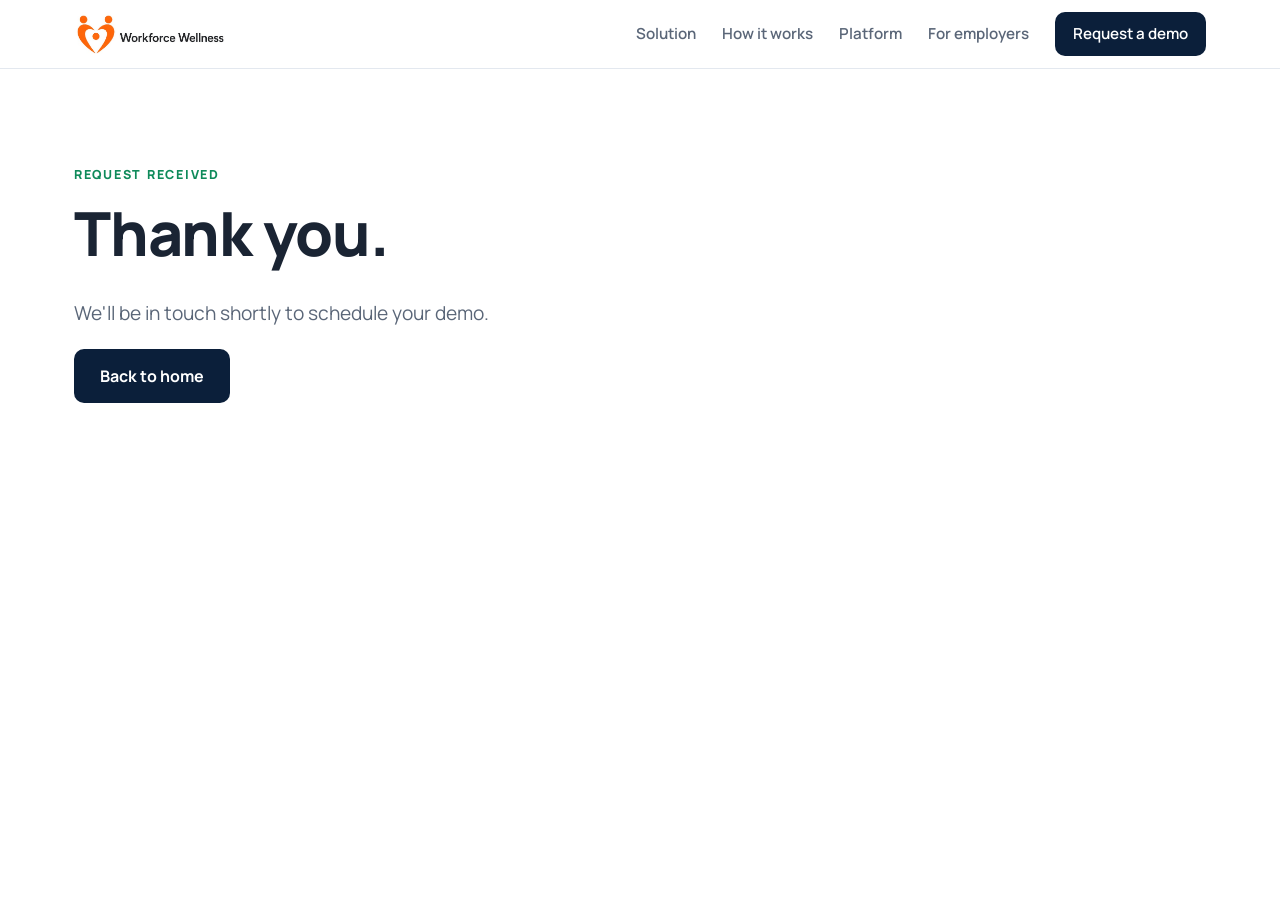
==== thanks.html @ 6be79da7 "Add Workforce Wellness logo to header and new favicon/touch icon" ====
<!doctype html>
<html lang="en">
<head>
<meta charset="utf-8">
<meta name="robots" content="noindex,nofollow">
<meta name="viewport" content="width=device-width,initial-scale=1">
<title>Thank you | Workforce Wellness</title>
<meta name="description" content="Built for HR and People teams: wellness challenges that drive participation and engagement, plus an app to report wellbeing ROI to leadership.">
<link rel="canonical" href="https://workforcewellness.co/thanks.html">
<meta property="og:type" content="website">
<meta property="og:title" content="Workforce Wellness | Corporate Wellness Challenges & KPI Tracking">
<meta property="og:description" content="Built for HR and People teams. Drive participation and report wellbeing ROI.">
<meta property="og:url" content="https://workforcewellness.co/">
<meta property="og:image" content="https://workforcewellness.co/img/og.png">
<meta name="twitter:card" content="summary_large_image">
<meta name="theme-color" content="#0B1F3A">
<link rel="icon" href="img/favicon-32.png" sizes="32x32">
<link rel="apple-touch-icon" href="img/ww-icon-512.png">
<link rel="preload" href="fonts/Manrope-var.woff2" as="font" type="font/woff2" crossorigin>
<link rel="stylesheet" href="css/style.css">
<script type="application/ld+json">{"@context":"https://schema.org","@type":"Organization","name":"Workforce Wellness","url":"https://workforcewellness.co/"}</script>
</head>
<body>
<a class="skip" href="index.html#main">Skip to content</a>
<header class="nav">
  <div class="wrap nav-in">
    <a href="index.html#top" class="brand" aria-label="Workforce Wellness home"><img class="brand-logo" src="img/ww-logo-horizontal.png" alt="Workforce Wellness" width="587" height="169"></a>
    <button class="menu-btn" aria-expanded="false" aria-controls="menu">Menu</button>
    <nav id="menu" aria-label="Primary">
      <a href="index.html#solution">Solution</a><a href="index.html#how">How it works</a><a href="index.html#platform">Platform</a><a href="index.html#employers">For employers</a>
      <a href="index.html#demo" class="btn btn-sm">Request a demo</a>
    </nav>
  </div>
</header>
<main id="main"><section class="sec"><div class="wrap"><p class="eyebrow">Request received</p><h1>Thank you.</h1><p class="lead">We'll be in touch shortly to schedule your demo.</p><p><a class="btn" href="index.html">Back to home</a></p></div></section></main>
<script src="js/main.js" defer></script>
</body>
</html>
---- css/style.css ----
@font-face{font-family:"Manrope";src:url("../fonts/Manrope-var.woff2") format("woff2");font-weight:200 800;font-display:swap}
:root{--navy:#0B1F3A;--navy2:#132B4D;--green:#2BD18B;--green-d:#0E8A5A;--ink:#1A2433;--mut:#5A6678;--bg:#F6F8FB;--line:#E3E8EF}
*{box-sizing:border-box}html{scroll-behavior:smooth;scroll-padding-top:80px}
body{margin:0;font:16px/1.65 Manrope,system-ui,sans-serif;color:var(--ink);background:#fff}
img{max-width:100%;height:auto;display:block}a{color:inherit}
h1,h2,h3{line-height:1.15;letter-spacing:-.02em;margin:0 0 .5em}
h1{font-size:clamp(2.3rem,5vw,3.8rem);font-weight:800}h1 span{color:var(--green-d)}
h2{font-size:clamp(1.8rem,3.4vw,2.6rem);font-weight:800;max-width:22ch}h3{font-size:1.15rem;font-weight:700}
.wrap{max-width:1180px;margin:0 auto;padding:0 24px}
.skip{position:absolute;left:-999px}.skip:focus{left:12px;top:12px;z-index:99;background:#fff;padding:8px}
:focus-visible{outline:3px solid var(--green);outline-offset:2px}
.draft{background:#FFE58A;color:#3a2e00;text-align:center;font-size:.85rem;font-weight:700;padding:6px}
.nav{position:sticky;top:0;z-index:50;background:rgba(255,255,255,.92);backdrop-filter:blur(8px);border-bottom:1px solid var(--line)}
.nav-in{display:flex;align-items:center;justify-content:space-between;height:68px}
.brand{display:flex;gap:10px;align-items:center;text-decoration:none;font-weight:600;font-size:1.1rem}.brand b{color:var(--green-d);font-weight:800;margin-left:2px}
nav#menu{display:flex;gap:26px;align-items:center}nav#menu a{text-decoration:none;font-weight:600;font-size:.95rem;color:var(--mut)}nav#menu a:hover{color:var(--navy)}
nav#menu a.btn{color:#fff}
.menu-btn{display:none;border:1px solid var(--line);background:#fff;border-radius:8px;padding:8px 14px;font:inherit;font-weight:700}
.btn{display:inline-block;background:var(--navy);color:#fff;text-decoration:none;font-weight:700;padding:14px 26px;border-radius:10px;border:0;cursor:pointer;font:inherit;font-weight:700;transition:transform .2s,background .2s}
.btn:hover{background:var(--navy2);transform:translateY(-1px)}.btn-sm{padding:9px 18px}
.btn-ghost{background:transparent;color:var(--navy);box-shadow:inset 0 0 0 2px var(--line)}.btn-ghost:hover{background:var(--bg)}
.eyebrow{text-transform:uppercase;letter-spacing:.14em;font-size:.78rem;font-weight:800;color:var(--green-d);margin:0 0 12px}
.lead{font-size:1.2rem;color:var(--mut);max-width:52ch}.sub{font-size:1.1rem;color:var(--mut);max-width:62ch;margin-bottom:40px}
.hero{background:radial-gradient(1000px 500px at 85% 10%,#E6FBF2,transparent),linear-gradient(#fff,var(--bg));padding:80px 0 90px}
.hero-in{display:grid;grid-template-columns:1.05fr 1fr;gap:56px;align-items:center}
.ctas{display:flex;gap:14px;flex-wrap:wrap;margin:28px 0}
.ticks{list-style:none;padding:0;display:flex;gap:22px;flex-wrap:wrap;color:var(--mut);font-size:.92rem;font-weight:600}
.ticks li::before,.list li::before{content:"✓";color:var(--green-d);font-weight:800;margin-right:8px}
.mock{background:var(--navy);border-radius:18px;box-shadow:0 30px 60px -20px rgba(11,31,58,.45);color:#cfe0f7;overflow:hidden}
.mock-bar{display:flex;gap:6px;align-items:center;padding:12px 16px;background:#08172c;font-size:.8rem}.mock-bar i{width:10px;height:10px;border-radius:50%;background:#2a4268}.mock-bar span{margin-left:10px}
.mock-body{padding:18px;display:grid;gap:14px}.mock small{font-size:.72rem;text-transform:uppercase;letter-spacing:.08em;color:#8fa8c8;display:block}
.kpis{display:grid;grid-template-columns:repeat(3,1fr);gap:12px}.kpi,.chart,.bars,.lb,.ring{background:var(--navy2);border-radius:12px;padding:12px}
.kpi strong{font-size:1.5rem;color:#fff;display:block}.meter{height:6px;background:#1d3558;border-radius:4px;margin-top:6px}.meter b{display:block;height:100%;background:var(--green);border-radius:4px}
.chart svg{width:100%;height:110px;margin-top:6px}
.bars>div{display:flex;align-items:flex-end;gap:10px;height:80px;margin-top:8px}.bars b{flex:1;background:linear-gradient(var(--green),#1a8f63);border-radius:4px 4px 0 0}
.mock-note{font-size:.72rem;color:#8fa8c8;margin:0;padding:0 18px 14px}
.logos{padding:36px 0;border-bottom:1px solid var(--line)}.logos p{text-align:center;color:var(--mut);font-size:.85rem;font-weight:700;text-transform:uppercase;letter-spacing:.1em}
.logos ul{list-style:none;padding:0;display:flex;justify-content:center;gap:16px;flex-wrap:wrap;margin:0}.logos li{border:1.5px dashed #c5cfdc;color:#6b788b;border-radius:8px;padding:12px 22px;font-size:.85rem;font-weight:700}
.sec{padding:96px 0}.alt{background:var(--bg)}.dark{background:var(--navy);color:#e8f0fb}.dark .eyebrow{color:var(--green)}.dark h2{color:#fff}
.grid3{display:grid;grid-template-columns:repeat(3,1fr);gap:22px}
.card{background:#fff;border:1px solid var(--line);border-radius:16px;padding:28px;box-shadow:0 2px 6px rgba(11,31,58,.04)}.card p{color:var(--mut);margin:0}
.ic{width:46px;height:46px;border-radius:12px;background:#E6FBF2;color:var(--green-d);display:grid;place-items:center;font-size:1.3rem;margin-bottom:16px}
.split{display:grid;grid-template-columns:1fr 1.1fr;gap:56px;align-items:start}
.duo{display:grid;gap:20px}.list{list-style:none;padding:0;margin:0}.list li{padding:5px 0}
.steps{list-style:none;padding:0;display:grid;grid-template-columns:repeat(4,1fr);gap:22px;counter-reset:s}
.steps li{border-top:3px solid var(--green);padding-top:20px}.steps span{display:inline-grid;place-items:center;width:38px;height:38px;border-radius:50%;background:var(--navy);color:#fff;font-weight:800;margin-bottom:12px}.steps p{color:var(--mut)}
.feat{display:grid;grid-template-columns:1fr 1.2fr;gap:48px;align-items:center}
.feat-list{display:grid;gap:6px}.feat-list article{padding:14px 0 14px 18px;border-left:3px solid #234069}.feat-list article:hover{border-color:var(--green)}.feat-list h3{color:#fff;margin:0 0 4px}.feat-list p{margin:0;color:#a9bdd8}
.mock-lg{background:#08172c;border:1px solid #1d3558}
.ring-row{display:grid;grid-template-columns:150px 1fr;gap:14px}.ring svg{width:100%;max-width:110px;margin:6px auto}
.lb-r{display:grid;grid-template-columns:60px 1fr;gap:8px;align-items:center;font-size:.8rem;margin-top:8px}.lb-r b{height:8px;background:var(--green);border-radius:4px;display:block}
.quote{margin:56px auto 0;max-width:760px;text-align:center;border:1.5px dashed #c5cfdc;border-radius:16px;padding:32px}
.quote blockquote{margin:0 0 12px;font-size:1.25rem;font-weight:600}.quote figcaption{color:var(--mut);font-size:.9rem}
.about{display:grid;grid-template-columns:380px 1fr;gap:56px;align-items:center}.about img{border-radius:18px;box-shadow:0 20px 40px -20px rgba(11,31,58,.4)}
.role{font-weight:700;color:var(--green-d)}
.creds{list-style:none;padding:0;display:flex;flex-wrap:wrap;gap:8px;margin-top:20px}.creds li{background:#fff;border:1px solid var(--line);border-radius:999px;padding:6px 14px;font-size:.82rem;font-weight:700;color:var(--navy)}
.form{background:#fff;border:1px solid var(--line);border-radius:18px;padding:32px;display:grid;gap:16px;box-shadow:0 20px 40px -24px rgba(11,31,58,.3)}
.form label{display:grid;gap:6px;font-weight:700;font-size:.92rem}
.form input,.form select,.form textarea{font:inherit;padding:12px 14px;border:1.5px solid #cdd6e2;border-radius:10px;background:#fff}
.form input:focus,.form select:focus,.form textarea:focus{border-color:var(--green-d);outline:none;box-shadow:0 0 0 3px rgba(43,209,139,.25)}
.hp{position:absolute;left:-9999px}.fine{font-size:.82rem;color:var(--mut);margin:0}
.foot{background:#08172c;color:#a9bdd8;padding:40px 0}.foot-in{display:flex;flex-wrap:wrap;gap:24px;justify-content:space-between;align-items:center}
.foot .brand{color:#fff}.foot .brand b{color:var(--green)}.foot nav{display:flex;gap:20px}.foot nav a{text-decoration:none}.foot p{margin:0;font-size:.85rem}
@media (max-width:960px){.hero-in,.split,.feat,.about{grid-template-columns:1fr}.grid3{grid-template-columns:1fr 1fr}.steps{grid-template-columns:1fr 1fr}.about img{max-width:340px}
.menu-btn{display:block}nav#menu{display:none;position:absolute;top:68px;left:0;right:0;background:#fff;flex-direction:column;padding:20px;border-bottom:1px solid var(--line)}nav#menu.open{display:flex}}
@media (max-width:600px){.grid3,.steps{grid-template-columns:1fr}.sec{padding:68px 0}.hero{padding:52px 0 64px}.kpis{grid-template-columns:1fr 1fr 1fr}.kpi strong{font-size:1.1rem}.ring-row{grid-template-columns:1fr}}
@media (prefers-reduced-motion:reduce){html{scroll-behavior:auto}*{transition:none!important;animation:none!important}}
#solution .duo{margin-top:28px}@media(min-width:820px){#solution .duo{grid-template-columns:1fr 1fr}}
#solution .duo .card{display:flex;flex-direction:column;gap:10px}#solution .duo .card .btn{align-self:flex-start;margin-top:auto}
#solution .duo .card .eyebrow{margin:0}
#solution .offer{margin-top:28px}#solution .offer .card{display:flex;flex-direction:column;gap:10px}#solution .offer .card .btn{align-self:flex-start;margin-top:auto}#solution .offer .card .eyebrow{margin:0}
.brand-logo{height:44px;width:auto;max-width:60vw}@media(max-width:600px){.brand-logo{height:36px}}
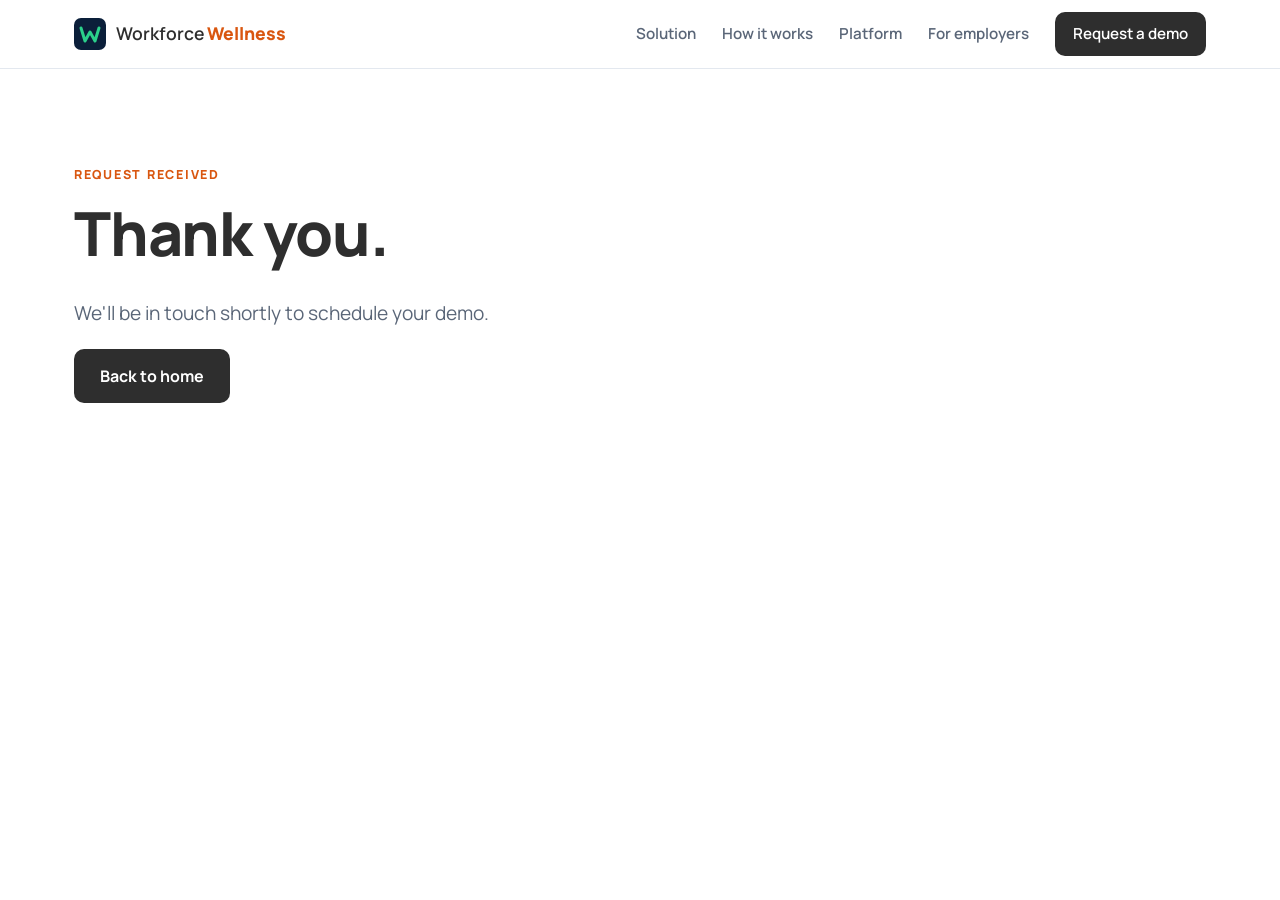
==== commit 538f145d: "Keep live header as-is pending redesign approval; retain new icon assets + favicon" ====
--- a/thanks.html
+++ b/thanks.html
@@ -24,7 +24,7 @@
 <a class="skip" href="index.html#main">Skip to content</a>
 <header class="nav">
   <div class="wrap nav-in">
-    <a href="index.html#top" class="brand" aria-label="Workforce Wellness home"><img class="brand-logo" src="img/ww-logo-horizontal.png" alt="Workforce Wellness" width="587" height="169"></a>
+    <a href="index.html#top" class="brand" aria-label="Workforce Wellness home"><img src="img/favicon.svg" alt="" width="32" height="32"><span>Workforce<b>Wellness</b></span></a>
     <button class="menu-btn" aria-expanded="false" aria-controls="menu">Menu</button>
     <nav id="menu" aria-label="Primary">
       <a href="index.html#solution">Solution</a><a href="index.html#how">How it works</a><a href="index.html#platform">Platform</a><a href="index.html#employers">For employers</a>
--- a/css/style.css
+++ b/css/style.css
@@ -1,5 +1,5 @@
 @font-face{font-family:"Manrope";src:url("../fonts/Manrope-var.woff2") format("woff2");font-weight:200 800;font-display:swap}
-:root{--navy:#0B1F3A;--navy2:#132B4D;--green:#2BD18B;--green-d:#0E8A5A;--ink:#1A2433;--mut:#5A6678;--bg:#F6F8FB;--line:#E3E8EF}
+:root{--navy:#2E2E2E;--navy2:#3D3D3D;--green:#F26B1D;--green-d:#D9560F;--ink:#2E2E2E;--mut:#5A6678;--bg:#F6F8FB;--line:#E3E8EF}
 *{box-sizing:border-box}html{scroll-behavior:smooth;scroll-padding-top:80px}
 body{margin:0;font:16px/1.65 Manrope,system-ui,sans-serif;color:var(--ink);background:#fff}
 img{max-width:100%;height:auto;display:block}a{color:inherit}
@@ -21,45 +21,45 @@
 .btn-ghost{background:transparent;color:var(--navy);box-shadow:inset 0 0 0 2px var(--line)}.btn-ghost:hover{background:var(--bg)}
 .eyebrow{text-transform:uppercase;letter-spacing:.14em;font-size:.78rem;font-weight:800;color:var(--green-d);margin:0 0 12px}
 .lead{font-size:1.2rem;color:var(--mut);max-width:52ch}.sub{font-size:1.1rem;color:var(--mut);max-width:62ch;margin-bottom:40px}
-.hero{background:radial-gradient(1000px 500px at 85% 10%,#E6FBF2,transparent),linear-gradient(#fff,var(--bg));padding:80px 0 90px}
+.hero{background:radial-gradient(1000px 500px at 85% 10%,#FEEFE5,transparent),linear-gradient(#fff,var(--bg));padding:80px 0 90px}
 .hero-in{display:grid;grid-template-columns:1.05fr 1fr;gap:56px;align-items:center}
 .ctas{display:flex;gap:14px;flex-wrap:wrap;margin:28px 0}
 .ticks{list-style:none;padding:0;display:flex;gap:22px;flex-wrap:wrap;color:var(--mut);font-size:.92rem;font-weight:600}
 .ticks li::before,.list li::before{content:"✓";color:var(--green-d);font-weight:800;margin-right:8px}
-.mock{background:var(--navy);border-radius:18px;box-shadow:0 30px 60px -20px rgba(11,31,58,.45);color:#cfe0f7;overflow:hidden}
-.mock-bar{display:flex;gap:6px;align-items:center;padding:12px 16px;background:#08172c;font-size:.8rem}.mock-bar i{width:10px;height:10px;border-radius:50%;background:#2a4268}.mock-bar span{margin-left:10px}
-.mock-body{padding:18px;display:grid;gap:14px}.mock small{font-size:.72rem;text-transform:uppercase;letter-spacing:.08em;color:#8fa8c8;display:block}
+.mock{background:var(--navy);border-radius:18px;box-shadow:0 30px 60px -20px rgba(46,46,46,.45);color:#EDEDED;overflow:hidden}
+.mock-bar{display:flex;gap:6px;align-items:center;padding:12px 16px;background:#222222;font-size:.8rem}.mock-bar i{width:10px;height:10px;border-radius:50%;background:#555555}.mock-bar span{margin-left:10px}
+.mock-body{padding:18px;display:grid;gap:14px}.mock small{font-size:.72rem;text-transform:uppercase;letter-spacing:.08em;color:#B5B5B5;display:block}
 .kpis{display:grid;grid-template-columns:repeat(3,1fr);gap:12px}.kpi,.chart,.bars,.lb,.ring{background:var(--navy2);border-radius:12px;padding:12px}
-.kpi strong{font-size:1.5rem;color:#fff;display:block}.meter{height:6px;background:#1d3558;border-radius:4px;margin-top:6px}.meter b{display:block;height:100%;background:var(--green);border-radius:4px}
+.kpi strong{font-size:1.5rem;color:#fff;display:block}.meter{height:6px;background:#4A4A4A;border-radius:4px;margin-top:6px}.meter b{display:block;height:100%;background:var(--green);border-radius:4px}
 .chart svg{width:100%;height:110px;margin-top:6px}
-.bars>div{display:flex;align-items:flex-end;gap:10px;height:80px;margin-top:8px}.bars b{flex:1;background:linear-gradient(var(--green),#1a8f63);border-radius:4px 4px 0 0}
-.mock-note{font-size:.72rem;color:#8fa8c8;margin:0;padding:0 18px 14px}
+.bars>div{display:flex;align-items:flex-end;gap:10px;height:80px;margin-top:8px}.bars b{flex:1;background:linear-gradient(var(--green),#C24E0E);border-radius:4px 4px 0 0}
+.mock-note{font-size:.72rem;color:#B5B5B5;margin:0;padding:0 18px 14px}
 .logos{padding:36px 0;border-bottom:1px solid var(--line)}.logos p{text-align:center;color:var(--mut);font-size:.85rem;font-weight:700;text-transform:uppercase;letter-spacing:.1em}
 .logos ul{list-style:none;padding:0;display:flex;justify-content:center;gap:16px;flex-wrap:wrap;margin:0}.logos li{border:1.5px dashed #c5cfdc;color:#6b788b;border-radius:8px;padding:12px 22px;font-size:.85rem;font-weight:700}
-.sec{padding:96px 0}.alt{background:var(--bg)}.dark{background:var(--navy);color:#e8f0fb}.dark .eyebrow{color:var(--green)}.dark h2{color:#fff}
+.sec{padding:96px 0}.alt{background:var(--bg)}.dark{background:var(--navy);color:#F2F2F2}.dark .eyebrow{color:var(--green)}.dark h2{color:#fff}
 .grid3{display:grid;grid-template-columns:repeat(3,1fr);gap:22px}
-.card{background:#fff;border:1px solid var(--line);border-radius:16px;padding:28px;box-shadow:0 2px 6px rgba(11,31,58,.04)}.card p{color:var(--mut);margin:0}
-.ic{width:46px;height:46px;border-radius:12px;background:#E6FBF2;color:var(--green-d);display:grid;place-items:center;font-size:1.3rem;margin-bottom:16px}
+.card{background:#fff;border:1px solid var(--line);border-radius:16px;padding:28px;box-shadow:0 2px 6px rgba(46,46,46,.04)}.card p{color:var(--mut);margin:0}
+.ic{width:46px;height:46px;border-radius:12px;background:#FEEFE5;color:var(--green-d);display:grid;place-items:center;font-size:1.3rem;margin-bottom:16px}
 .split{display:grid;grid-template-columns:1fr 1.1fr;gap:56px;align-items:start}
 .duo{display:grid;gap:20px}.list{list-style:none;padding:0;margin:0}.list li{padding:5px 0}
 .steps{list-style:none;padding:0;display:grid;grid-template-columns:repeat(4,1fr);gap:22px;counter-reset:s}
 .steps li{border-top:3px solid var(--green);padding-top:20px}.steps span{display:inline-grid;place-items:center;width:38px;height:38px;border-radius:50%;background:var(--navy);color:#fff;font-weight:800;margin-bottom:12px}.steps p{color:var(--mut)}
 .feat{display:grid;grid-template-columns:1fr 1.2fr;gap:48px;align-items:center}
-.feat-list{display:grid;gap:6px}.feat-list article{padding:14px 0 14px 18px;border-left:3px solid #234069}.feat-list article:hover{border-color:var(--green)}.feat-list h3{color:#fff;margin:0 0 4px}.feat-list p{margin:0;color:#a9bdd8}
-.mock-lg{background:#08172c;border:1px solid #1d3558}
+.feat-list{display:grid;gap:6px}.feat-list article{padding:14px 0 14px 18px;border-left:3px solid #4A4A4A}.feat-list article:hover{border-color:var(--green)}.feat-list h3{color:#fff;margin:0 0 4px}.feat-list p{margin:0;color:#C8C8C8}
+.mock-lg{background:#222222;border:1px solid #4A4A4A}
 .ring-row{display:grid;grid-template-columns:150px 1fr;gap:14px}.ring svg{width:100%;max-width:110px;margin:6px auto}
 .lb-r{display:grid;grid-template-columns:60px 1fr;gap:8px;align-items:center;font-size:.8rem;margin-top:8px}.lb-r b{height:8px;background:var(--green);border-radius:4px;display:block}
 .quote{margin:56px auto 0;max-width:760px;text-align:center;border:1.5px dashed #c5cfdc;border-radius:16px;padding:32px}
 .quote blockquote{margin:0 0 12px;font-size:1.25rem;font-weight:600}.quote figcaption{color:var(--mut);font-size:.9rem}
-.about{display:grid;grid-template-columns:380px 1fr;gap:56px;align-items:center}.about img{border-radius:18px;box-shadow:0 20px 40px -20px rgba(11,31,58,.4)}
+.about{display:grid;grid-template-columns:380px 1fr;gap:56px;align-items:center}.about img{border-radius:18px;box-shadow:0 20px 40px -20px rgba(46,46,46,.4)}
 .role{font-weight:700;color:var(--green-d)}
 .creds{list-style:none;padding:0;display:flex;flex-wrap:wrap;gap:8px;margin-top:20px}.creds li{background:#fff;border:1px solid var(--line);border-radius:999px;padding:6px 14px;font-size:.82rem;font-weight:700;color:var(--navy)}
-.form{background:#fff;border:1px solid var(--line);border-radius:18px;padding:32px;display:grid;gap:16px;box-shadow:0 20px 40px -24px rgba(11,31,58,.3)}
+.form{background:#fff;border:1px solid var(--line);border-radius:18px;padding:32px;display:grid;gap:16px;box-shadow:0 20px 40px -24px rgba(46,46,46,.3)}
 .form label{display:grid;gap:6px;font-weight:700;font-size:.92rem}
 .form input,.form select,.form textarea{font:inherit;padding:12px 14px;border:1.5px solid #cdd6e2;border-radius:10px;background:#fff}
 .form input:focus,.form select:focus,.form textarea:focus{border-color:var(--green-d);outline:none;box-shadow:0 0 0 3px rgba(43,209,139,.25)}
 .hp{position:absolute;left:-9999px}.fine{font-size:.82rem;color:var(--mut);margin:0}
-.foot{background:#08172c;color:#a9bdd8;padding:40px 0}.foot-in{display:flex;flex-wrap:wrap;gap:24px;justify-content:space-between;align-items:center}
+.foot{background:#222222;color:#C8C8C8;padding:40px 0}.foot-in{display:flex;flex-wrap:wrap;gap:24px;justify-content:space-between;align-items:center}
 .foot .brand{color:#fff}.foot .brand b{color:var(--green)}.foot nav{display:flex;gap:20px}.foot nav a{text-decoration:none}.foot p{margin:0;font-size:.85rem}
 @media (max-width:960px){.hero-in,.split,.feat,.about{grid-template-columns:1fr}.grid3{grid-template-columns:1fr 1fr}.steps{grid-template-columns:1fr 1fr}.about img{max-width:340px}
 .menu-btn{display:block}nav#menu{display:none;position:absolute;top:68px;left:0;right:0;background:#fff;flex-direction:column;padding:20px;border-bottom:1px solid var(--line)}nav#menu.open{display:flex}}
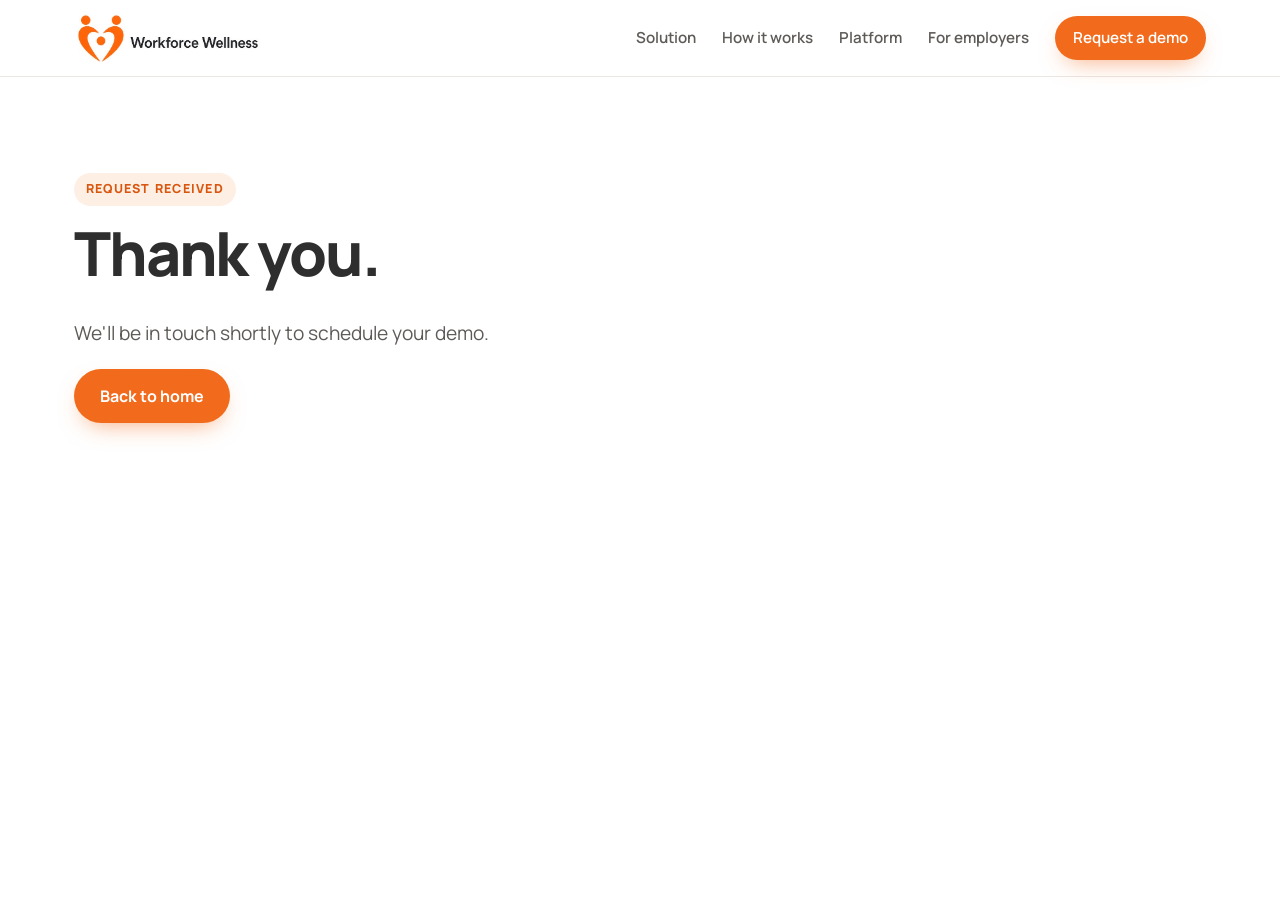
==== commit 210a84bc: "Restore approved redesign header logo after merge" ====
--- a/thanks.html
+++ b/thanks.html
@@ -24,7 +24,7 @@
 <a class="skip" href="index.html#main">Skip to content</a>
 <header class="nav">
   <div class="wrap nav-in">
-    <a href="index.html#top" class="brand" aria-label="Workforce Wellness home"><img src="img/favicon.svg" alt="" width="32" height="32"><span>Workforce<b>Wellness</b></span></a>
+    <a href="index.html#top" class="brand" aria-label="Workforce Wellness home"><img class="brand-logo" src="img/ww-logo-horizontal.png" alt="Workforce Wellness" width="587" height="169"></a>
     <button class="menu-btn" aria-expanded="false" aria-controls="menu">Menu</button>
     <nav id="menu" aria-label="Primary">
       <a href="index.html#solution">Solution</a><a href="index.html#how">How it works</a><a href="index.html#platform">Platform</a><a href="index.html#employers">For employers</a>
--- a/css/style.css
+++ b/css/style.css
@@ -57,7 +57,7 @@
 .form{background:#fff;border:1px solid var(--line);border-radius:18px;padding:32px;display:grid;gap:16px;box-shadow:0 20px 40px -24px rgba(46,46,46,.3)}
 .form label{display:grid;gap:6px;font-weight:700;font-size:.92rem}
 .form input,.form select,.form textarea{font:inherit;padding:12px 14px;border:1.5px solid #cdd6e2;border-radius:10px;background:#fff}
-.form input:focus,.form select:focus,.form textarea:focus{border-color:var(--green-d);outline:none;box-shadow:0 0 0 3px rgba(43,209,139,.25)}
+.form input:focus,.form select:focus,.form textarea:focus{border-color:var(--green-d);outline:none;box-shadow:0 0 0 3px rgba(242,107,29,.25)}
 .hp{position:absolute;left:-9999px}.fine{font-size:.82rem;color:var(--mut);margin:0}
 .foot{background:#222222;color:#C8C8C8;padding:40px 0}.foot-in{display:flex;flex-wrap:wrap;gap:24px;justify-content:space-between;align-items:center}
 .foot .brand{color:#fff}.foot .brand b{color:var(--green)}.foot nav{display:flex;gap:20px}.foot nav a{text-decoration:none}.foot p{margin:0;font-size:.85rem}
@@ -70,3 +70,25 @@
 #solution .duo .card .eyebrow{margin:0}
 #solution .offer{margin-top:28px}#solution .offer .card{display:flex;flex-direction:column;gap:10px}#solution .offer .card .btn{align-self:flex-start;margin-top:auto}#solution .offer .card .eyebrow{margin:0}
 .brand-logo{height:44px;width:auto;max-width:60vw}@media(max-width:600px){.brand-logo{height:36px}}
+/* ---- Rebrand preview: orange + charcoal + white ---- */
+:root{--line:#ECE7E3;--bg:#FBF8F6;--mut:#5E5A57}
+h1{letter-spacing:-.035em}h1 span{color:var(--green);background:linear-gradient(transparent 70%,#FDE1CF 70%)}
+h2{letter-spacing:-.03em}
+.nav{background:rgba(255,255,255,.96);border-bottom:1px solid var(--line)}.nav-in{height:76px}
+nav#menu a:hover{color:var(--green-d)}
+.btn{background:var(--green);border-radius:999px;box-shadow:0 10px 24px -10px rgba(242,107,29,.6)}
+.btn:hover{background:var(--green-d)}
+.btn-ghost{background:#fff;color:var(--navy);box-shadow:inset 0 0 0 2px var(--navy)}.btn-ghost:hover{background:var(--navy);color:#fff}
+.eyebrow{display:inline-block;background:#FEEFE5;color:var(--green-d);padding:6px 12px;border-radius:999px;letter-spacing:.1em}
+.dark .eyebrow{background:rgba(242,107,29,.15);color:#FF9A5C}
+.hero{background:radial-gradient(900px 520px at 90% 0%,#FDE1CF,transparent 70%),radial-gradient(600px 400px at 0% 100%,#FFF3EB,transparent),#fff}
+.mock{border-radius:22px;box-shadow:0 40px 80px -30px rgba(46,46,46,.55)}
+.card{border-radius:20px;border-color:var(--line);transition:transform .2s,box-shadow .2s}
+.card:hover{transform:translateY(-3px);box-shadow:0 20px 40px -24px rgba(242,107,29,.45);border-color:#F8C7A8}
+.ic{border-radius:50%;background:var(--green);color:#fff}
+.steps li{border-top:4px solid var(--green)}.steps span{background:var(--green)}
+.dark{background:linear-gradient(160deg,#2E2E2E,#1F1F1F)}
+.alt{background:var(--bg)}
+.logos li{border-color:#E6D9D0}
+.foot{background:#1F1F1F;border-top:4px solid var(--green)}
+.brand-logo{height:54px}@media(max-width:600px){.brand-logo{height:42px}}
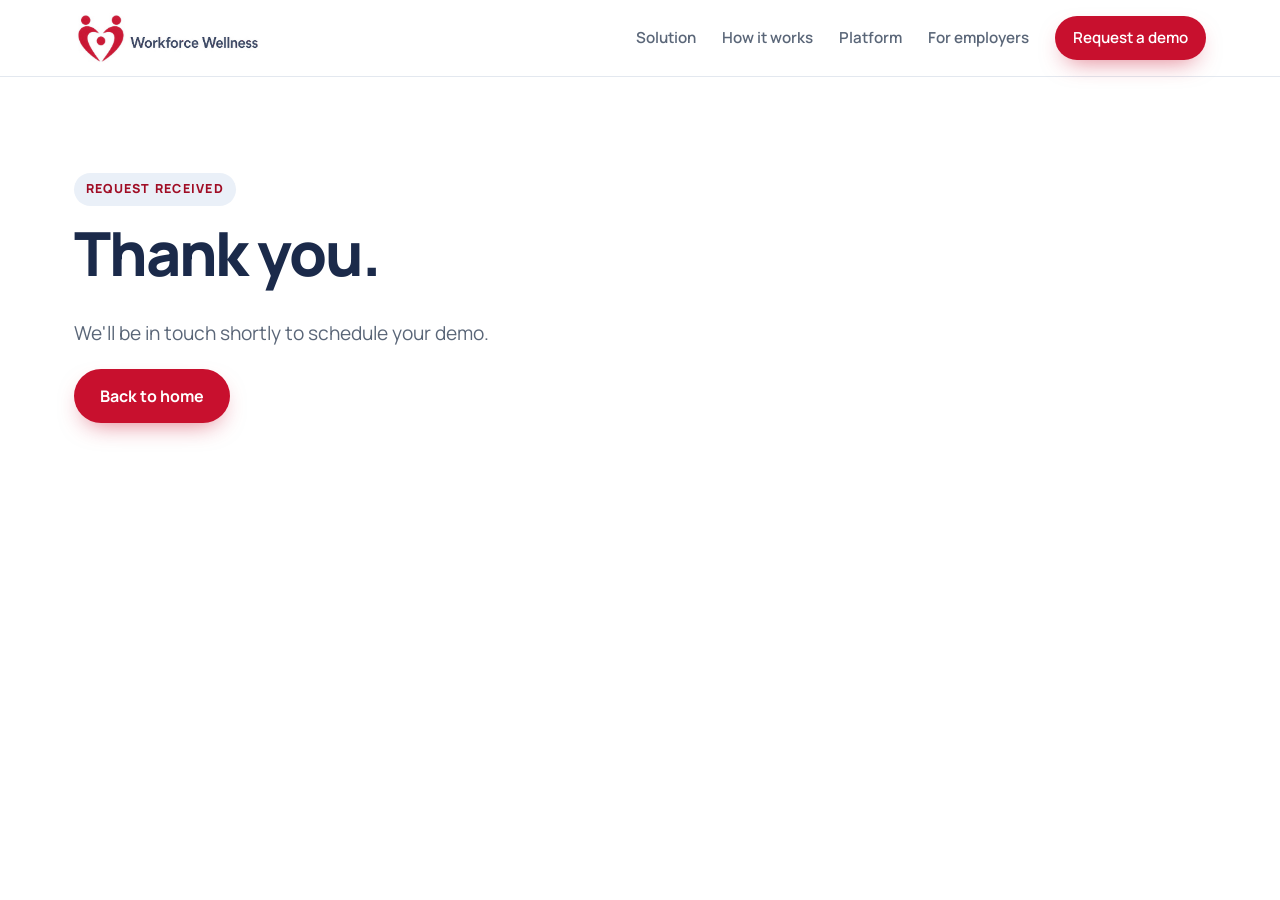
==== commit be8ce4d9: "RWB preview (local only)" ====
--- a/thanks.html
+++ b/thanks.html
@@ -5,17 +5,17 @@
 <meta name="robots" content="noindex,nofollow">
 <meta name="viewport" content="width=device-width,initial-scale=1">
 <title>Thank you | Workforce Wellness</title>
-<meta name="description" content="Built for HR and People teams: wellness challenges that drive participation and engagement, plus an app to report wellbeing ROI to leadership.">
+<meta name="description" content="Wellness challenges that drive participation and engagement, plus an app to report wellbeing ROI to leadership.">
 <link rel="canonical" href="https://workforcewellness.co/thanks.html">
 <meta property="og:type" content="website">
 <meta property="og:title" content="Workforce Wellness | Corporate Wellness Challenges & KPI Tracking">
-<meta property="og:description" content="Built for HR and People teams. Drive participation and report wellbeing ROI.">
+<meta property="og:description" content="Drive participation and report wellbeing ROI.">
 <meta property="og:url" content="https://workforcewellness.co/">
 <meta property="og:image" content="https://workforcewellness.co/img/og.png">
 <meta name="twitter:card" content="summary_large_image">
 <meta name="theme-color" content="#0B1F3A">
-<link rel="icon" href="img/favicon-32.png" sizes="32x32">
-<link rel="apple-touch-icon" href="img/ww-icon-512.png">
+<link rel="icon" href="img/favicon-32-rwb.png" sizes="32x32">
+<link rel="apple-touch-icon" href="img/ww-icon-512-rwb.png">
 <link rel="preload" href="fonts/Manrope-var.woff2" as="font" type="font/woff2" crossorigin>
 <link rel="stylesheet" href="css/style.css">
 <script type="application/ld+json">{"@context":"https://schema.org","@type":"Organization","name":"Workforce Wellness","url":"https://workforcewellness.co/"}</script>
@@ -24,7 +24,7 @@
 <a class="skip" href="index.html#main">Skip to content</a>
 <header class="nav">
   <div class="wrap nav-in">
-    <a href="index.html#top" class="brand" aria-label="Workforce Wellness home"><img class="brand-logo" src="img/ww-logo-horizontal.png" alt="Workforce Wellness" width="587" height="169"></a>
+    <a href="index.html#top" class="brand" aria-label="Workforce Wellness home"><img class="brand-logo" src="img/ww-logo-horizontal-rwb.png" alt="Workforce Wellness" width="587" height="169"></a>
     <button class="menu-btn" aria-expanded="false" aria-controls="menu">Menu</button>
     <nav id="menu" aria-label="Primary">
       <a href="index.html#solution">Solution</a><a href="index.html#how">How it works</a><a href="index.html#platform">Platform</a><a href="index.html#employers">For employers</a>
--- a/css/style.css
+++ b/css/style.css
@@ -1,5 +1,5 @@
 @font-face{font-family:"Manrope";src:url("../fonts/Manrope-var.woff2") format("woff2");font-weight:200 800;font-display:swap}
-:root{--navy:#2E2E2E;--navy2:#3D3D3D;--green:#F26B1D;--green-d:#D9560F;--ink:#2E2E2E;--mut:#5A6678;--bg:#F6F8FB;--line:#E3E8EF}
+:root{--navy:#1B2A4A;--navy2:#26375C;--green:#C8102E;--green-d:#A00D25;--ink:#1B2A4A;--mut:#5A6678;--bg:#F6F8FB;--line:#E3E8EF}
 *{box-sizing:border-box}html{scroll-behavior:smooth;scroll-padding-top:80px}
 body{margin:0;font:16px/1.65 Manrope,system-ui,sans-serif;color:var(--ink);background:#fff}
 img{max-width:100%;height:auto;display:block}a{color:inherit}
@@ -21,45 +21,45 @@
 .btn-ghost{background:transparent;color:var(--navy);box-shadow:inset 0 0 0 2px var(--line)}.btn-ghost:hover{background:var(--bg)}
 .eyebrow{text-transform:uppercase;letter-spacing:.14em;font-size:.78rem;font-weight:800;color:var(--green-d);margin:0 0 12px}
 .lead{font-size:1.2rem;color:var(--mut);max-width:52ch}.sub{font-size:1.1rem;color:var(--mut);max-width:62ch;margin-bottom:40px}
-.hero{background:radial-gradient(1000px 500px at 85% 10%,#FEEFE5,transparent),linear-gradient(#fff,var(--bg));padding:80px 0 90px}
+.hero{background:radial-gradient(1000px 500px at 85% 10%,#EAF0F8,transparent),linear-gradient(#fff,var(--bg));padding:80px 0 90px}
 .hero-in{display:grid;grid-template-columns:1.05fr 1fr;gap:56px;align-items:center}
 .ctas{display:flex;gap:14px;flex-wrap:wrap;margin:28px 0}
 .ticks{list-style:none;padding:0;display:flex;gap:22px;flex-wrap:wrap;color:var(--mut);font-size:.92rem;font-weight:600}
 .ticks li::before,.list li::before{content:"✓";color:var(--green-d);font-weight:800;margin-right:8px}
-.mock{background:var(--navy);border-radius:18px;box-shadow:0 30px 60px -20px rgba(46,46,46,.45);color:#EDEDED;overflow:hidden}
-.mock-bar{display:flex;gap:6px;align-items:center;padding:12px 16px;background:#222222;font-size:.8rem}.mock-bar i{width:10px;height:10px;border-radius:50%;background:#555555}.mock-bar span{margin-left:10px}
+.mock{background:var(--navy);border-radius:18px;box-shadow:0 30px 60px -20px rgba(27,42,74,.45);color:#EDEDED;overflow:hidden}
+.mock-bar{display:flex;gap:6px;align-items:center;padding:12px 16px;background:#14203A;font-size:.8rem}.mock-bar i{width:10px;height:10px;border-radius:50%;background:#4A5A7A}.mock-bar span{margin-left:10px}
 .mock-body{padding:18px;display:grid;gap:14px}.mock small{font-size:.72rem;text-transform:uppercase;letter-spacing:.08em;color:#B5B5B5;display:block}
 .kpis{display:grid;grid-template-columns:repeat(3,1fr);gap:12px}.kpi,.chart,.bars,.lb,.ring{background:var(--navy2);border-radius:12px;padding:12px}
-.kpi strong{font-size:1.5rem;color:#fff;display:block}.meter{height:6px;background:#4A4A4A;border-radius:4px;margin-top:6px}.meter b{display:block;height:100%;background:var(--green);border-radius:4px}
+.kpi strong{font-size:1.5rem;color:#fff;display:block}.meter{height:6px;background:#33415F;border-radius:4px;margin-top:6px}.meter b{display:block;height:100%;background:var(--green);border-radius:4px}
 .chart svg{width:100%;height:110px;margin-top:6px}
-.bars>div{display:flex;align-items:flex-end;gap:10px;height:80px;margin-top:8px}.bars b{flex:1;background:linear-gradient(var(--green),#C24E0E);border-radius:4px 4px 0 0}
+.bars>div{display:flex;align-items:flex-end;gap:10px;height:80px;margin-top:8px}.bars b{flex:1;background:linear-gradient(var(--green),#8E0B20);border-radius:4px 4px 0 0}
 .mock-note{font-size:.72rem;color:#B5B5B5;margin:0;padding:0 18px 14px}
-.logos{padding:36px 0;border-bottom:1px solid var(--line)}.logos p{text-align:center;color:var(--mut);font-size:.85rem;font-weight:700;text-transform:uppercase;letter-spacing:.1em}
+.logos{padding:36px 0;border-bottom:1px solid var(--line)}
 .logos ul{list-style:none;padding:0;display:flex;justify-content:center;gap:16px;flex-wrap:wrap;margin:0}.logos li{border:1.5px dashed #c5cfdc;color:#6b788b;border-radius:8px;padding:12px 22px;font-size:.85rem;font-weight:700}
 .sec{padding:96px 0}.alt{background:var(--bg)}.dark{background:var(--navy);color:#F2F2F2}.dark .eyebrow{color:var(--green)}.dark h2{color:#fff}
 .grid3{display:grid;grid-template-columns:repeat(3,1fr);gap:22px}
-.card{background:#fff;border:1px solid var(--line);border-radius:16px;padding:28px;box-shadow:0 2px 6px rgba(46,46,46,.04)}.card p{color:var(--mut);margin:0}
-.ic{width:46px;height:46px;border-radius:12px;background:#FEEFE5;color:var(--green-d);display:grid;place-items:center;font-size:1.3rem;margin-bottom:16px}
+.card{background:#fff;border:1px solid var(--line);border-radius:16px;padding:28px;box-shadow:0 2px 6px rgba(27,42,74,.04)}.card p{color:var(--mut);margin:0}
+.ic{width:46px;height:46px;border-radius:12px;background:#EAF0F8;color:var(--green-d);display:grid;place-items:center;font-size:1.3rem;margin-bottom:16px}
 .split{display:grid;grid-template-columns:1fr 1.1fr;gap:56px;align-items:start}
 .duo{display:grid;gap:20px}.list{list-style:none;padding:0;margin:0}.list li{padding:5px 0}
 .steps{list-style:none;padding:0;display:grid;grid-template-columns:repeat(4,1fr);gap:22px;counter-reset:s}
 .steps li{border-top:3px solid var(--green);padding-top:20px}.steps span{display:inline-grid;place-items:center;width:38px;height:38px;border-radius:50%;background:var(--navy);color:#fff;font-weight:800;margin-bottom:12px}.steps p{color:var(--mut)}
 .feat{display:grid;grid-template-columns:1fr 1.2fr;gap:48px;align-items:center}
-.feat-list{display:grid;gap:6px}.feat-list article{padding:14px 0 14px 18px;border-left:3px solid #4A4A4A}.feat-list article:hover{border-color:var(--green)}.feat-list h3{color:#fff;margin:0 0 4px}.feat-list p{margin:0;color:#C8C8C8}
-.mock-lg{background:#222222;border:1px solid #4A4A4A}
+.feat-list{display:grid;gap:6px}.feat-list article{padding:14px 0 14px 18px;border-left:3px solid #33415F}.feat-list article:hover{border-color:var(--green)}.feat-list h3{color:#fff;margin:0 0 4px}.feat-list p{margin:0;color:#C8C8C8}
+.mock-lg{background:#14203A;border:1px solid #33415F}
 .ring-row{display:grid;grid-template-columns:150px 1fr;gap:14px}.ring svg{width:100%;max-width:110px;margin:6px auto}
 .lb-r{display:grid;grid-template-columns:60px 1fr;gap:8px;align-items:center;font-size:.8rem;margin-top:8px}.lb-r b{height:8px;background:var(--green);border-radius:4px;display:block}
 .quote{margin:56px auto 0;max-width:760px;text-align:center;border:1.5px dashed #c5cfdc;border-radius:16px;padding:32px}
 .quote blockquote{margin:0 0 12px;font-size:1.25rem;font-weight:600}.quote figcaption{color:var(--mut);font-size:.9rem}
-.about{display:grid;grid-template-columns:380px 1fr;gap:56px;align-items:center}.about img{border-radius:18px;box-shadow:0 20px 40px -20px rgba(46,46,46,.4)}
+.about{display:grid;grid-template-columns:380px 1fr;gap:56px;align-items:center}.about img{border-radius:18px;box-shadow:0 20px 40px -20px rgba(27,42,74,.4)}
 .role{font-weight:700;color:var(--green-d)}
 .creds{list-style:none;padding:0;display:flex;flex-wrap:wrap;gap:8px;margin-top:20px}.creds li{background:#fff;border:1px solid var(--line);border-radius:999px;padding:6px 14px;font-size:.82rem;font-weight:700;color:var(--navy)}
-.form{background:#fff;border:1px solid var(--line);border-radius:18px;padding:32px;display:grid;gap:16px;box-shadow:0 20px 40px -24px rgba(46,46,46,.3)}
+.form{background:#fff;border:1px solid var(--line);border-radius:18px;padding:32px;display:grid;gap:16px;box-shadow:0 20px 40px -24px rgba(27,42,74,.3)}
 .form label{display:grid;gap:6px;font-weight:700;font-size:.92rem}
 .form input,.form select,.form textarea{font:inherit;padding:12px 14px;border:1.5px solid #cdd6e2;border-radius:10px;background:#fff}
-.form input:focus,.form select:focus,.form textarea:focus{border-color:var(--green-d);outline:none;box-shadow:0 0 0 3px rgba(242,107,29,.25)}
+.form input:focus,.form select:focus,.form textarea:focus{border-color:var(--green-d);outline:none;box-shadow:0 0 0 3px rgba(200,16,46,.25)}
 .hp{position:absolute;left:-9999px}.fine{font-size:.82rem;color:var(--mut);margin:0}
-.foot{background:#222222;color:#C8C8C8;padding:40px 0}.foot-in{display:flex;flex-wrap:wrap;gap:24px;justify-content:space-between;align-items:center}
+.foot{background:#14203A;color:#C8C8C8;padding:40px 0}.foot-in{display:flex;flex-wrap:wrap;gap:24px;justify-content:space-between;align-items:center}
 .foot .brand{color:#fff}.foot .brand b{color:var(--green)}.foot nav{display:flex;gap:20px}.foot nav a{text-decoration:none}.foot p{margin:0;font-size:.85rem}
 @media (max-width:960px){.hero-in,.split,.feat,.about{grid-template-columns:1fr}.grid3{grid-template-columns:1fr 1fr}.steps{grid-template-columns:1fr 1fr}.about img{max-width:340px}
 .menu-btn{display:block}nav#menu{display:none;position:absolute;top:68px;left:0;right:0;background:#fff;flex-direction:column;padding:20px;border-bottom:1px solid var(--line)}nav#menu.open{display:flex}}
@@ -71,24 +71,73 @@
 #solution .offer{margin-top:28px}#solution .offer .card{display:flex;flex-direction:column;gap:10px}#solution .offer .card .btn{align-self:flex-start;margin-top:auto}#solution .offer .card .eyebrow{margin:0}
 .brand-logo{height:44px;width:auto;max-width:60vw}@media(max-width:600px){.brand-logo{height:36px}}
 /* ---- Rebrand preview: orange + charcoal + white ---- */
-:root{--line:#ECE7E3;--bg:#FBF8F6;--mut:#5E5A57}
-h1{letter-spacing:-.035em}h1 span{color:var(--green);background:linear-gradient(transparent 70%,#FDE1CF 70%)}
+:root{--line:#E3E8EF;--bg:#F6F8FB;--mut:#5A6678}
+h1{letter-spacing:-.035em}h1 span{color:var(--green);background:linear-gradient(transparent 70%,#F9DCE1 70%)}
 h2{letter-spacing:-.03em}
 .nav{background:rgba(255,255,255,.96);border-bottom:1px solid var(--line)}.nav-in{height:76px}
 nav#menu a:hover{color:var(--green-d)}
-.btn{background:var(--green);border-radius:999px;box-shadow:0 10px 24px -10px rgba(242,107,29,.6)}
+.btn{background:var(--green);border-radius:999px;box-shadow:0 10px 24px -10px rgba(200,16,46,.6)}
 .btn:hover{background:var(--green-d)}
 .btn-ghost{background:#fff;color:var(--navy);box-shadow:inset 0 0 0 2px var(--navy)}.btn-ghost:hover{background:var(--navy);color:#fff}
-.eyebrow{display:inline-block;background:#FEEFE5;color:var(--green-d);padding:6px 12px;border-radius:999px;letter-spacing:.1em}
-.dark .eyebrow{background:rgba(242,107,29,.15);color:#FF9A5C}
-.hero{background:radial-gradient(900px 520px at 90% 0%,#FDE1CF,transparent 70%),radial-gradient(600px 400px at 0% 100%,#FFF3EB,transparent),#fff}
-.mock{border-radius:22px;box-shadow:0 40px 80px -30px rgba(46,46,46,.55)}
+.eyebrow{display:inline-block;background:#EAF0F8;color:var(--green-d);padding:6px 12px;border-radius:999px;letter-spacing:.1em}
+.dark .eyebrow{background:rgba(200,16,46,.15);color:#E0475E}
+.hero{background:radial-gradient(900px 520px at 90% 0%,#DCE6F3,transparent 70%),radial-gradient(600px 400px at 0% 100%,#EAF0F8,transparent),#fff}
+.mock{border-radius:22px;box-shadow:0 40px 80px -30px rgba(27,42,74,.55)}
 .card{border-radius:20px;border-color:var(--line);transition:transform .2s,box-shadow .2s}
-.card:hover{transform:translateY(-3px);box-shadow:0 20px 40px -24px rgba(242,107,29,.45);border-color:#F8C7A8}
+.card:hover{transform:translateY(-3px);box-shadow:0 20px 40px -24px rgba(200,16,46,.45);border-color:#F2B8C1}
 .ic{border-radius:50%;background:var(--green);color:#fff}
 .steps li{border-top:4px solid var(--green)}.steps span{background:var(--green)}
-.dark{background:linear-gradient(160deg,#2E2E2E,#1F1F1F)}
+.dark{background:linear-gradient(160deg,#1B2A4A,#14203A)}
 .alt{background:var(--bg)}
-.logos li{border-color:#E6D9D0}
-.foot{background:#1F1F1F;border-top:4px solid var(--green)}
+.logos li{border-color:#D5DEEA}
+.foot{background:#14203A;border-top:4px solid var(--green)}
 .brand-logo{height:54px}@media(max-width:600px){.brand-logo{height:42px}}
+/* Secondary accent: green #1B2A4A (positive/progress cues). Orange remains primary. */
+:root{--ok:#1B2A4A;--ok-d:#14203A;--ok-l:#EAF0F8}
+.ticks li::before,.list li::before{color:var(--ok)}
+.meter b{background:var(--ok)}
+.bars b{background:linear-gradient(#3A5A8C,var(--ok))}
+.lb-r b{background:var(--ok)}
+.kpi strong{color:#A9C1E3}
+#solution .ic{background:var(--ok);color:#fff}
+.feat-list article:hover{border-color:var(--ok)}
+#demo .eyebrow{background:var(--ok-l);color:var(--ok-d)}
+#demo .list li::before,#demo .ticks li::before{color:var(--ok)}
+/* Green pass 2: stronger secondary presence. Orange still leads all CTAs. */
+#solution{background:var(--ok-l)}
+#solution .card{border-top:4px solid var(--ok)}
+#solution>.wrap>.eyebrow,#how .eyebrow,#employers .eyebrow{background:#fff;color:var(--ok-d);box-shadow:inset 0 0 0 1px rgba(27,42,74,.25)}
+#how .eyebrow,#employers .eyebrow{background:var(--ok-l);box-shadow:none}
+#solution .card .eyebrow{background:var(--ok-l);color:var(--ok-d)}
+#solution h2::after,#how h2::after,#employers h2::after{content:"";display:block;width:56px;height:4px;border-radius:2px;background:var(--ok);margin-top:14px}
+#platform .eyebrow{background:rgba(169,193,227,.14);color:#A9C1E3}
+.btn-ghost:hover{border-color:var(--ok);color:var(--ok-d)}
+#platform .btn-ghost:hover{color:#A9C1E3}
+main p a:not(.btn),footer a:not(.btn){text-decoration-color:var(--ok);text-underline-offset:3px}
+main p a:not(.btn):hover,footer a:not(.btn):hover{color:var(--ok-d)}
+#solution .offer .card .eyebrow{align-self:flex-start}
+/* green icons */
+.ic,#solution .ic{background:var(--ok);color:#fff;box-shadow:0 8px 18px -10px rgba(27,42,74,.7)}
+.steps span{background:var(--ok);color:#fff}
+.feat-list article{border-left-color:rgba(27,42,74,.55)}
+svg.icon,.icon{color:var(--ok);fill:currentColor}
+/* Green pass 4: every interactive state turns green. Resting look unchanged. */
+a,button,.btn,.card,nav#menu a,.menu-btn{transition:background-color .22s ease,color .22s ease,border-color .22s ease,box-shadow .22s ease,transform .22s ease,text-decoration-color .22s ease}
+.btn:hover,.btn:focus-visible{background:var(--ok);color:#fff;box-shadow:0 12px 28px -10px rgba(27,42,74,.65);transform:translateY(-1px)}
+.btn:active{background:var(--ok-d);color:#fff;transform:translateY(0);box-shadow:0 6px 14px -8px rgba(27,42,74,.7)}
+.btn-ghost:hover,.btn-ghost:focus-visible{background:#fff;color:var(--ok);box-shadow:inset 0 0 0 2px var(--ok),0 10px 24px -14px rgba(27,42,74,.5)}
+.btn-ghost:active{background:var(--ok-l);color:var(--ok-d);box-shadow:inset 0 0 0 2px var(--ok-d)}
+#platform .btn-ghost:hover,#platform .btn-ghost:focus-visible{background:transparent;color:#A9C1E3;box-shadow:inset 0 0 0 2px #A9C1E3}
+nav#menu a:not(.btn):hover,nav#menu a:not(.btn):focus-visible{color:var(--ok)}
+nav#menu a:not(.btn):active{color:var(--ok-d)}
+a:not(.btn):hover,a:not(.btn):focus-visible{color:var(--ok);text-decoration-color:var(--ok)}
+a:not(.btn):active{color:var(--ok-d)}
+.foot a:not(.btn):hover,.dark a:not(.btn):hover{color:#A9C1E3}
+.menu-btn:hover,.menu-btn:focus-visible{color:var(--ok);border-color:var(--ok)}
+.card:hover,.card:focus-within{border-color:var(--ok);box-shadow:0 20px 40px -24px rgba(27,42,74,.45)}
+.form input:focus,.form select:focus,.form textarea:focus{border-color:var(--ok);box-shadow:0 0 0 3px rgba(27,42,74,.22)}
+:focus-visible{outline-color:var(--ok)}
+.grid4{display:grid;grid-template-columns:repeat(4,1fr);gap:22px}
+#engagement .ic svg{display:block}
+@media(max-width:1024px){.grid4{grid-template-columns:1fr 1fr}}
+@media(max-width:640px){.grid4{grid-template-columns:1fr}}
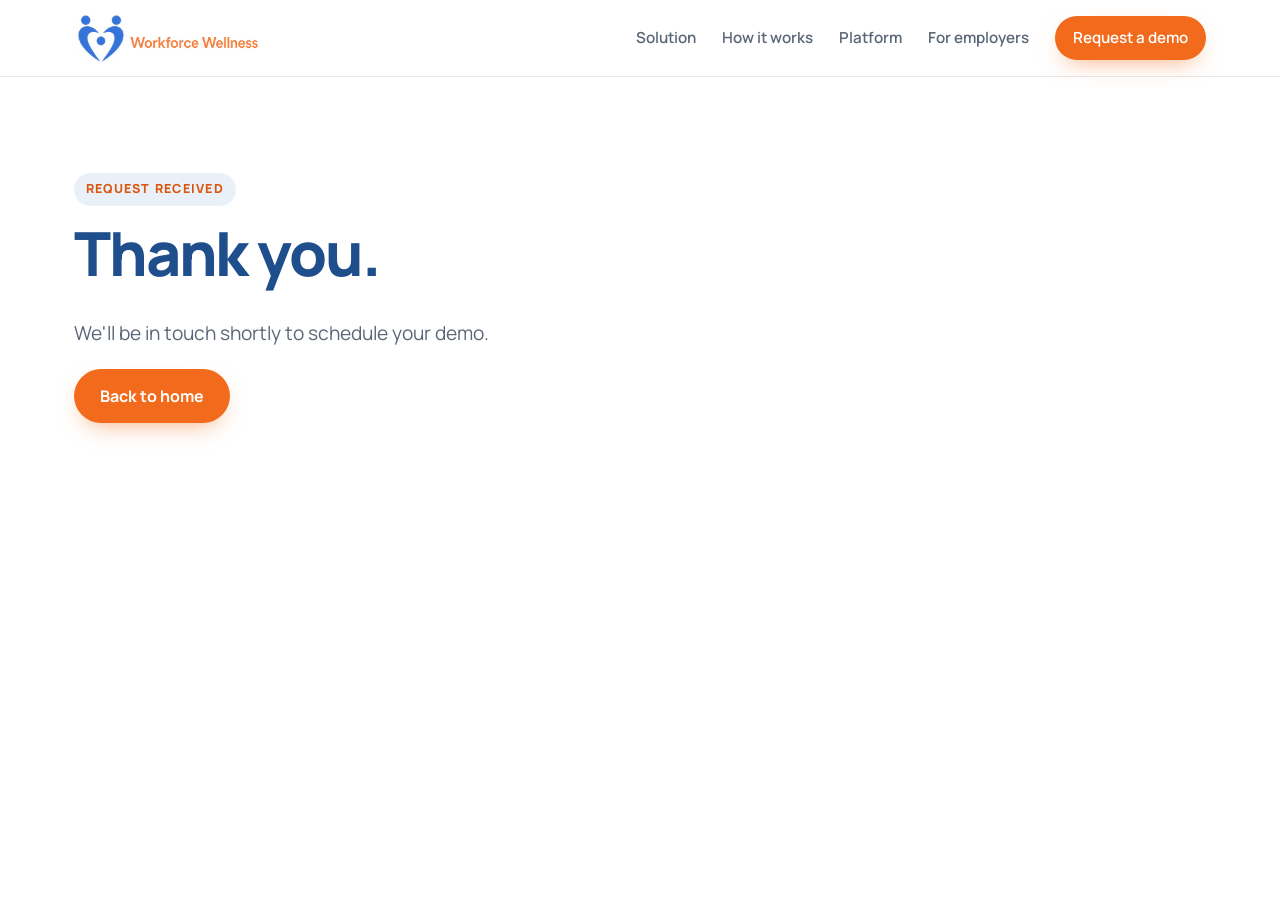
==== commit 97e37824: "Blue/orange preview (local only)" ====
--- a/thanks.html
+++ b/thanks.html
@@ -13,7 +13,7 @@
 <meta property="og:url" content="https://workforcewellness.co/">
 <meta property="og:image" content="https://workforcewellness.co/img/og.png">
 <meta name="twitter:card" content="summary_large_image">
-<meta name="theme-color" content="#0B1F3A">
+<meta name="theme-color" content="#2E6FD6">
 <link rel="icon" href="img/favicon-32-rwb.png" sizes="32x32">
 <link rel="apple-touch-icon" href="img/ww-icon-512-rwb.png">
 <link rel="preload" href="fonts/Manrope-var.woff2" as="font" type="font/woff2" crossorigin>
--- a/css/style.css
+++ b/css/style.css
@@ -1,5 +1,5 @@
 @font-face{font-family:"Manrope";src:url("../fonts/Manrope-var.woff2") format("woff2");font-weight:200 800;font-display:swap}
-:root{--navy:#1B2A4A;--navy2:#26375C;--green:#C8102E;--green-d:#A00D25;--ink:#1B2A4A;--mut:#5A6678;--bg:#F6F8FB;--line:#E3E8EF}
+:root{--navy:#2E6FD6;--navy2:#2560BD;--green:#F26B1D;--green-d:#D9560F;--ink:#1F4E8C;--mut:#5A6678;--bg:#F6F8FB;--line:#E3E8EF}
 *{box-sizing:border-box}html{scroll-behavior:smooth;scroll-padding-top:80px}
 body{margin:0;font:16px/1.65 Manrope,system-ui,sans-serif;color:var(--ink);background:#fff}
 img{max-width:100%;height:auto;display:block}a{color:inherit}
@@ -26,40 +26,40 @@
 .ctas{display:flex;gap:14px;flex-wrap:wrap;margin:28px 0}
 .ticks{list-style:none;padding:0;display:flex;gap:22px;flex-wrap:wrap;color:var(--mut);font-size:.92rem;font-weight:600}
 .ticks li::before,.list li::before{content:"✓";color:var(--green-d);font-weight:800;margin-right:8px}
-.mock{background:var(--navy);border-radius:18px;box-shadow:0 30px 60px -20px rgba(27,42,74,.45);color:#EDEDED;overflow:hidden}
-.mock-bar{display:flex;gap:6px;align-items:center;padding:12px 16px;background:#14203A;font-size:.8rem}.mock-bar i{width:10px;height:10px;border-radius:50%;background:#4A5A7A}.mock-bar span{margin-left:10px}
+.mock{background:var(--navy);border-radius:18px;box-shadow:0 30px 60px -20px rgba(31,78,140,.45);color:#EDEDED;overflow:hidden}
+.mock-bar{display:flex;gap:6px;align-items:center;padding:12px 16px;background:#1F4E8C;font-size:.8rem}.mock-bar i{width:10px;height:10px;border-radius:50%;background:#4A6A9A}.mock-bar span{margin-left:10px}
 .mock-body{padding:18px;display:grid;gap:14px}.mock small{font-size:.72rem;text-transform:uppercase;letter-spacing:.08em;color:#B5B5B5;display:block}
 .kpis{display:grid;grid-template-columns:repeat(3,1fr);gap:12px}.kpi,.chart,.bars,.lb,.ring{background:var(--navy2);border-radius:12px;padding:12px}
-.kpi strong{font-size:1.5rem;color:#fff;display:block}.meter{height:6px;background:#33415F;border-radius:4px;margin-top:6px}.meter b{display:block;height:100%;background:var(--green);border-radius:4px}
+.kpi strong{font-size:1.5rem;color:#fff;display:block}.meter{height:6px;background:#2F5A94;border-radius:4px;margin-top:6px}.meter b{display:block;height:100%;background:var(--green);border-radius:4px}
 .chart svg{width:100%;height:110px;margin-top:6px}
-.bars>div{display:flex;align-items:flex-end;gap:10px;height:80px;margin-top:8px}.bars b{flex:1;background:linear-gradient(var(--green),#8E0B20);border-radius:4px 4px 0 0}
+.bars>div{display:flex;align-items:flex-end;gap:10px;height:80px;margin-top:8px}.bars b{flex:1;background:linear-gradient(var(--green),#B8460A);border-radius:4px 4px 0 0}
 .mock-note{font-size:.72rem;color:#B5B5B5;margin:0;padding:0 18px 14px}
 .logos{padding:36px 0;border-bottom:1px solid var(--line)}
 .logos ul{list-style:none;padding:0;display:flex;justify-content:center;gap:16px;flex-wrap:wrap;margin:0}.logos li{border:1.5px dashed #c5cfdc;color:#6b788b;border-radius:8px;padding:12px 22px;font-size:.85rem;font-weight:700}
 .sec{padding:96px 0}.alt{background:var(--bg)}.dark{background:var(--navy);color:#F2F2F2}.dark .eyebrow{color:var(--green)}.dark h2{color:#fff}
 .grid3{display:grid;grid-template-columns:repeat(3,1fr);gap:22px}
-.card{background:#fff;border:1px solid var(--line);border-radius:16px;padding:28px;box-shadow:0 2px 6px rgba(27,42,74,.04)}.card p{color:var(--mut);margin:0}
+.card{background:#fff;border:1px solid var(--line);border-radius:16px;padding:28px;box-shadow:0 2px 6px rgba(31,78,140,.04)}.card p{color:var(--mut);margin:0}
 .ic{width:46px;height:46px;border-radius:12px;background:#EAF0F8;color:var(--green-d);display:grid;place-items:center;font-size:1.3rem;margin-bottom:16px}
 .split{display:grid;grid-template-columns:1fr 1.1fr;gap:56px;align-items:start}
 .duo{display:grid;gap:20px}.list{list-style:none;padding:0;margin:0}.list li{padding:5px 0}
 .steps{list-style:none;padding:0;display:grid;grid-template-columns:repeat(4,1fr);gap:22px;counter-reset:s}
 .steps li{border-top:3px solid var(--green);padding-top:20px}.steps span{display:inline-grid;place-items:center;width:38px;height:38px;border-radius:50%;background:var(--navy);color:#fff;font-weight:800;margin-bottom:12px}.steps p{color:var(--mut)}
 .feat{display:grid;grid-template-columns:1fr 1.2fr;gap:48px;align-items:center}
-.feat-list{display:grid;gap:6px}.feat-list article{padding:14px 0 14px 18px;border-left:3px solid #33415F}.feat-list article:hover{border-color:var(--green)}.feat-list h3{color:#fff;margin:0 0 4px}.feat-list p{margin:0;color:#C8C8C8}
-.mock-lg{background:#14203A;border:1px solid #33415F}
+.feat-list{display:grid;gap:6px}.feat-list article{padding:14px 0 14px 18px;border-left:3px solid #2F5A94}.feat-list article:hover{border-color:var(--green)}.feat-list h3{color:#fff;margin:0 0 4px}.feat-list p{margin:0;color:#C8C8C8}
+.mock-lg{background:#1F4E8C;border:1px solid #2F5A94}
 .ring-row{display:grid;grid-template-columns:150px 1fr;gap:14px}.ring svg{width:100%;max-width:110px;margin:6px auto}
 .lb-r{display:grid;grid-template-columns:60px 1fr;gap:8px;align-items:center;font-size:.8rem;margin-top:8px}.lb-r b{height:8px;background:var(--green);border-radius:4px;display:block}
 .quote{margin:56px auto 0;max-width:760px;text-align:center;border:1.5px dashed #c5cfdc;border-radius:16px;padding:32px}
 .quote blockquote{margin:0 0 12px;font-size:1.25rem;font-weight:600}.quote figcaption{color:var(--mut);font-size:.9rem}
-.about{display:grid;grid-template-columns:380px 1fr;gap:56px;align-items:center}.about img{border-radius:18px;box-shadow:0 20px 40px -20px rgba(27,42,74,.4)}
+.about{display:grid;grid-template-columns:380px 1fr;gap:56px;align-items:center}.about img{border-radius:18px;box-shadow:0 20px 40px -20px rgba(31,78,140,.4)}
 .role{font-weight:700;color:var(--green-d)}
 .creds{list-style:none;padding:0;display:flex;flex-wrap:wrap;gap:8px;margin-top:20px}.creds li{background:#fff;border:1px solid var(--line);border-radius:999px;padding:6px 14px;font-size:.82rem;font-weight:700;color:var(--navy)}
-.form{background:#fff;border:1px solid var(--line);border-radius:18px;padding:32px;display:grid;gap:16px;box-shadow:0 20px 40px -24px rgba(27,42,74,.3)}
+.form{background:#fff;border:1px solid var(--line);border-radius:18px;padding:32px;display:grid;gap:16px;box-shadow:0 20px 40px -24px rgba(31,78,140,.3)}
 .form label{display:grid;gap:6px;font-weight:700;font-size:.92rem}
 .form input,.form select,.form textarea{font:inherit;padding:12px 14px;border:1.5px solid #cdd6e2;border-radius:10px;background:#fff}
-.form input:focus,.form select:focus,.form textarea:focus{border-color:var(--green-d);outline:none;box-shadow:0 0 0 3px rgba(200,16,46,.25)}
+.form input:focus,.form select:focus,.form textarea:focus{border-color:var(--green-d);outline:none;box-shadow:0 0 0 3px rgba(242,107,29,.25)}
 .hp{position:absolute;left:-9999px}.fine{font-size:.82rem;color:var(--mut);margin:0}
-.foot{background:#14203A;color:#C8C8C8;padding:40px 0}.foot-in{display:flex;flex-wrap:wrap;gap:24px;justify-content:space-between;align-items:center}
+.foot{background:#1F4E8C;color:#C8C8C8;padding:40px 0}.foot-in{display:flex;flex-wrap:wrap;gap:24px;justify-content:space-between;align-items:center}
 .foot .brand{color:#fff}.foot .brand b{color:var(--green)}.foot nav{display:flex;gap:20px}.foot nav a{text-decoration:none}.foot p{margin:0;font-size:.85rem}
 @media (max-width:960px){.hero-in,.split,.feat,.about{grid-template-columns:1fr}.grid3{grid-template-columns:1fr 1fr}.steps{grid-template-columns:1fr 1fr}.about img{max-width:340px}
 .menu-btn{display:block}nav#menu{display:none;position:absolute;top:68px;left:0;right:0;background:#fff;flex-direction:column;padding:20px;border-bottom:1px solid var(--line)}nav#menu.open{display:flex}}
@@ -72,28 +72,28 @@
 .brand-logo{height:44px;width:auto;max-width:60vw}@media(max-width:600px){.brand-logo{height:36px}}
 /* ---- Rebrand preview: orange + charcoal + white ---- */
 :root{--line:#E3E8EF;--bg:#F6F8FB;--mut:#5A6678}
-h1{letter-spacing:-.035em}h1 span{color:var(--green);background:linear-gradient(transparent 70%,#F9DCE1 70%)}
+h1{letter-spacing:-.035em}h1 span{color:var(--green);background:linear-gradient(transparent 70%,#FDE6D6 70%)}
 h2{letter-spacing:-.03em}
 .nav{background:rgba(255,255,255,.96);border-bottom:1px solid var(--line)}.nav-in{height:76px}
 nav#menu a:hover{color:var(--green-d)}
-.btn{background:var(--green);border-radius:999px;box-shadow:0 10px 24px -10px rgba(200,16,46,.6)}
+.btn{background:var(--green);border-radius:999px;box-shadow:0 10px 24px -10px rgba(242,107,29,.6)}
 .btn:hover{background:var(--green-d)}
 .btn-ghost{background:#fff;color:var(--navy);box-shadow:inset 0 0 0 2px var(--navy)}.btn-ghost:hover{background:var(--navy);color:#fff}
 .eyebrow{display:inline-block;background:#EAF0F8;color:var(--green-d);padding:6px 12px;border-radius:999px;letter-spacing:.1em}
-.dark .eyebrow{background:rgba(200,16,46,.15);color:#E0475E}
+.dark .eyebrow{background:rgba(242,107,29,.15);color:#F58A4B}
 .hero{background:radial-gradient(900px 520px at 90% 0%,#DCE6F3,transparent 70%),radial-gradient(600px 400px at 0% 100%,#EAF0F8,transparent),#fff}
-.mock{border-radius:22px;box-shadow:0 40px 80px -30px rgba(27,42,74,.55)}
+.mock{border-radius:22px;box-shadow:0 40px 80px -30px rgba(31,78,140,.55)}
 .card{border-radius:20px;border-color:var(--line);transition:transform .2s,box-shadow .2s}
-.card:hover{transform:translateY(-3px);box-shadow:0 20px 40px -24px rgba(200,16,46,.45);border-color:#F2B8C1}
+.card:hover{transform:translateY(-3px);box-shadow:0 20px 40px -24px rgba(242,107,29,.45);border-color:#FBCDB0}
 .ic{border-radius:50%;background:var(--green);color:#fff}
 .steps li{border-top:4px solid var(--green)}.steps span{background:var(--green)}
-.dark{background:linear-gradient(160deg,#1B2A4A,#14203A)}
+.dark{background:linear-gradient(160deg,#2E6FD6,#1F4E8C)}
 .alt{background:var(--bg)}
 .logos li{border-color:#D5DEEA}
-.foot{background:#14203A;border-top:4px solid var(--green)}
+.foot{background:#1F4E8C;border-top:4px solid var(--green)}
 .brand-logo{height:54px}@media(max-width:600px){.brand-logo{height:42px}}
-/* Secondary accent: green #1B2A4A (positive/progress cues). Orange remains primary. */
-:root{--ok:#1B2A4A;--ok-d:#14203A;--ok-l:#EAF0F8}
+/* Secondary accent: green #2E6FD6 (positive/progress cues). Orange remains primary. */
+:root{--ok:#2E6FD6;--ok-d:#1F4E8C;--ok-l:#EAF0F8}
 .ticks li::before,.list li::before{color:var(--ok)}
 .meter b{background:var(--ok)}
 .bars b{background:linear-gradient(#3A5A8C,var(--ok))}
@@ -106,7 +106,7 @@
 /* Green pass 2: stronger secondary presence. Orange still leads all CTAs. */
 #solution{background:var(--ok-l)}
 #solution .card{border-top:4px solid var(--ok)}
-#solution>.wrap>.eyebrow,#how .eyebrow,#employers .eyebrow{background:#fff;color:var(--ok-d);box-shadow:inset 0 0 0 1px rgba(27,42,74,.25)}
+#solution>.wrap>.eyebrow,#how .eyebrow,#employers .eyebrow{background:#fff;color:var(--ok-d);box-shadow:inset 0 0 0 1px rgba(31,78,140,.25)}
 #how .eyebrow,#employers .eyebrow{background:var(--ok-l);box-shadow:none}
 #solution .card .eyebrow{background:var(--ok-l);color:var(--ok-d)}
 #solution h2::after,#how h2::after,#employers h2::after{content:"";display:block;width:56px;height:4px;border-radius:2px;background:var(--ok);margin-top:14px}
@@ -117,15 +117,15 @@
 main p a:not(.btn):hover,footer a:not(.btn):hover{color:var(--ok-d)}
 #solution .offer .card .eyebrow{align-self:flex-start}
 /* green icons */
-.ic,#solution .ic{background:var(--ok);color:#fff;box-shadow:0 8px 18px -10px rgba(27,42,74,.7)}
+.ic,#solution .ic{background:var(--ok);color:#fff;box-shadow:0 8px 18px -10px rgba(31,78,140,.7)}
 .steps span{background:var(--ok);color:#fff}
-.feat-list article{border-left-color:rgba(27,42,74,.55)}
+.feat-list article{border-left-color:rgba(31,78,140,.55)}
 svg.icon,.icon{color:var(--ok);fill:currentColor}
 /* Green pass 4: every interactive state turns green. Resting look unchanged. */
 a,button,.btn,.card,nav#menu a,.menu-btn{transition:background-color .22s ease,color .22s ease,border-color .22s ease,box-shadow .22s ease,transform .22s ease,text-decoration-color .22s ease}
-.btn:hover,.btn:focus-visible{background:var(--ok);color:#fff;box-shadow:0 12px 28px -10px rgba(27,42,74,.65);transform:translateY(-1px)}
-.btn:active{background:var(--ok-d);color:#fff;transform:translateY(0);box-shadow:0 6px 14px -8px rgba(27,42,74,.7)}
-.btn-ghost:hover,.btn-ghost:focus-visible{background:#fff;color:var(--ok);box-shadow:inset 0 0 0 2px var(--ok),0 10px 24px -14px rgba(27,42,74,.5)}
+.btn:hover,.btn:focus-visible{background:var(--ok);color:#fff;box-shadow:0 12px 28px -10px rgba(31,78,140,.65);transform:translateY(-1px)}
+.btn:active{background:var(--ok-d);color:#fff;transform:translateY(0);box-shadow:0 6px 14px -8px rgba(31,78,140,.7)}
+.btn-ghost:hover,.btn-ghost:focus-visible{background:#fff;color:var(--ok);box-shadow:inset 0 0 0 2px var(--ok),0 10px 24px -14px rgba(31,78,140,.5)}
 .btn-ghost:active{background:var(--ok-l);color:var(--ok-d);box-shadow:inset 0 0 0 2px var(--ok-d)}
 #platform .btn-ghost:hover,#platform .btn-ghost:focus-visible{background:transparent;color:#A9C1E3;box-shadow:inset 0 0 0 2px #A9C1E3}
 nav#menu a:not(.btn):hover,nav#menu a:not(.btn):focus-visible{color:var(--ok)}
@@ -134,8 +134,8 @@
 a:not(.btn):active{color:var(--ok-d)}
 .foot a:not(.btn):hover,.dark a:not(.btn):hover{color:#A9C1E3}
 .menu-btn:hover,.menu-btn:focus-visible{color:var(--ok);border-color:var(--ok)}
-.card:hover,.card:focus-within{border-color:var(--ok);box-shadow:0 20px 40px -24px rgba(27,42,74,.45)}
-.form input:focus,.form select:focus,.form textarea:focus{border-color:var(--ok);box-shadow:0 0 0 3px rgba(27,42,74,.22)}
+.card:hover,.card:focus-within{border-color:var(--ok);box-shadow:0 20px 40px -24px rgba(31,78,140,.45)}
+.form input:focus,.form select:focus,.form textarea:focus{border-color:var(--ok);box-shadow:0 0 0 3px rgba(31,78,140,.22)}
 :focus-visible{outline-color:var(--ok)}
 .grid4{display:grid;grid-template-columns:repeat(4,1fr);gap:22px}
 #engagement .ic svg{display:block}
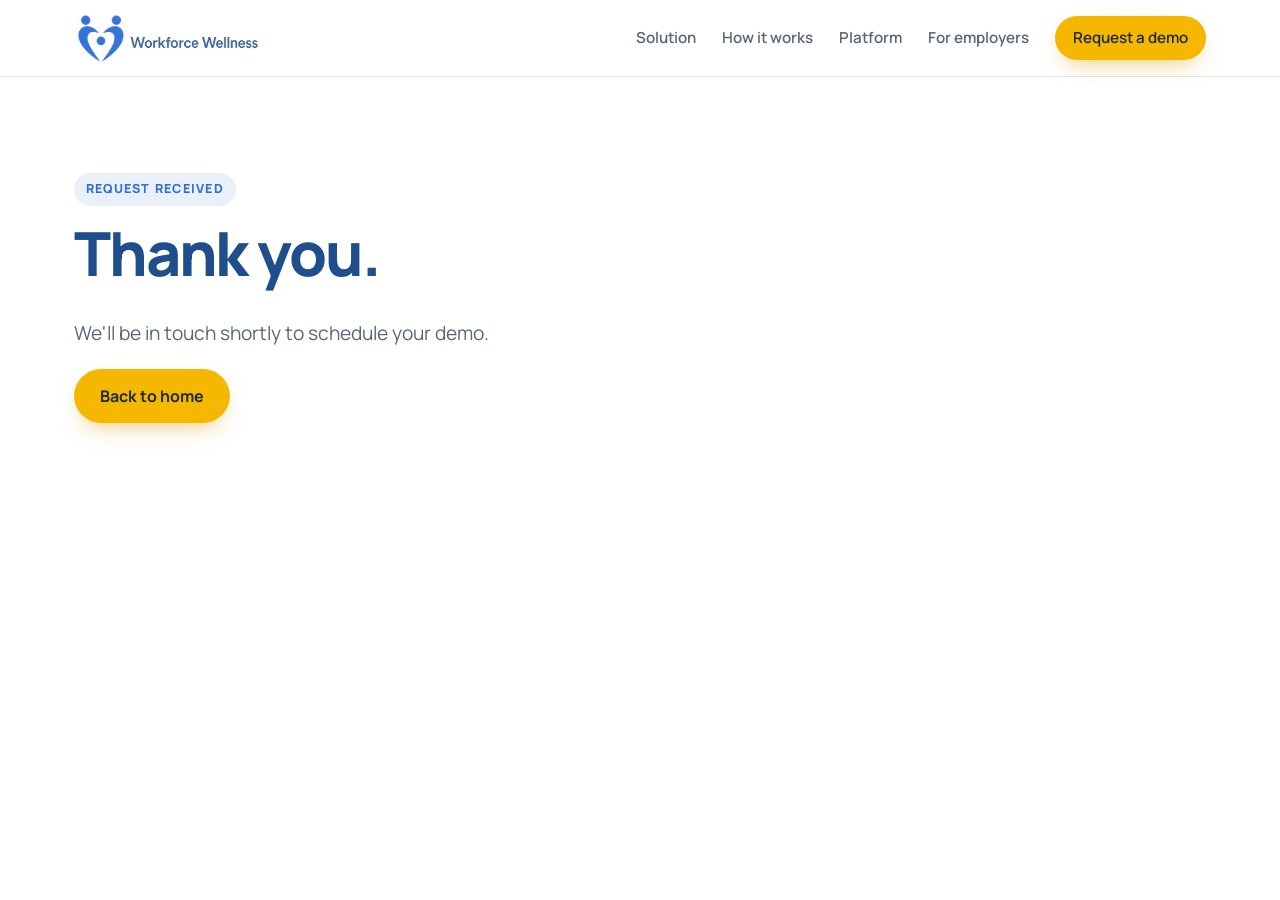
==== commit bf2fa7d0: "BTG preview (local only)" ====
--- a/thanks.html
+++ b/thanks.html
@@ -24,7 +24,7 @@
 <a class="skip" href="index.html#main">Skip to content</a>
 <header class="nav">
   <div class="wrap nav-in">
-    <a href="index.html#top" class="brand" aria-label="Workforce Wellness home"><img class="brand-logo" src="img/ww-logo-horizontal-rwb.png" alt="Workforce Wellness" width="587" height="169"></a>
+    <a href="index.html#top" class="brand" aria-label="Workforce Wellness home"><img class="brand-logo" src="img/ww-logo-horizontal-btg.png" alt="Workforce Wellness" width="587" height="169"></a>
     <button class="menu-btn" aria-expanded="false" aria-controls="menu">Menu</button>
     <nav id="menu" aria-label="Primary">
       <a href="index.html#solution">Solution</a><a href="index.html#how">How it works</a><a href="index.html#platform">Platform</a><a href="index.html#employers">For employers</a>
--- a/css/style.css
+++ b/css/style.css
@@ -57,7 +57,7 @@
 .form{background:#fff;border:1px solid var(--line);border-radius:18px;padding:32px;display:grid;gap:16px;box-shadow:0 20px 40px -24px rgba(31,78,140,.3)}
 .form label{display:grid;gap:6px;font-weight:700;font-size:.92rem}
 .form input,.form select,.form textarea{font:inherit;padding:12px 14px;border:1.5px solid #cdd6e2;border-radius:10px;background:#fff}
-.form input:focus,.form select:focus,.form textarea:focus{border-color:var(--green-d);outline:none;box-shadow:0 0 0 3px rgba(242,107,29,.25)}
+.form input:focus,.form select:focus,.form textarea:focus{border-color:var(--green-d);outline:none;box-shadow:0 0 0 3px rgba(217,158,0,.3)}
 .hp{position:absolute;left:-9999px}.fine{font-size:.82rem;color:var(--mut);margin:0}
 .foot{background:#1F4E8C;color:#C8C8C8;padding:40px 0}.foot-in{display:flex;flex-wrap:wrap;gap:24px;justify-content:space-between;align-items:center}
 .foot .brand{color:#fff}.foot .brand b{color:var(--green)}.foot nav{display:flex;gap:20px}.foot nav a{text-decoration:none}.foot p{margin:0;font-size:.85rem}
@@ -76,15 +76,15 @@
 h2{letter-spacing:-.03em}
 .nav{background:rgba(255,255,255,.96);border-bottom:1px solid var(--line)}.nav-in{height:76px}
 nav#menu a:hover{color:var(--green-d)}
-.btn{background:var(--green);border-radius:999px;box-shadow:0 10px 24px -10px rgba(242,107,29,.6)}
+.btn{background:var(--green);border-radius:999px;box-shadow:0 10px 24px -10px rgba(217,158,0,.3)}
 .btn:hover{background:var(--green-d)}
 .btn-ghost{background:#fff;color:var(--navy);box-shadow:inset 0 0 0 2px var(--navy)}.btn-ghost:hover{background:var(--navy);color:#fff}
 .eyebrow{display:inline-block;background:#EAF0F8;color:var(--green-d);padding:6px 12px;border-radius:999px;letter-spacing:.1em}
-.dark .eyebrow{background:rgba(242,107,29,.15);color:#F58A4B}
+.dark .eyebrow{background:rgba(217,158,0,.3);color:#F58A4B}
 .hero{background:radial-gradient(900px 520px at 90% 0%,#DCE6F3,transparent 70%),radial-gradient(600px 400px at 0% 100%,#EAF0F8,transparent),#fff}
 .mock{border-radius:22px;box-shadow:0 40px 80px -30px rgba(31,78,140,.55)}
 .card{border-radius:20px;border-color:var(--line);transition:transform .2s,box-shadow .2s}
-.card:hover{transform:translateY(-3px);box-shadow:0 20px 40px -24px rgba(242,107,29,.45);border-color:#FBCDB0}
+.card:hover{transform:translateY(-3px);box-shadow:0 20px 40px -24px rgba(217,158,0,.3);border-color:#FBCDB0}
 .ic{border-radius:50%;background:var(--green);color:#fff}
 .steps li{border-top:4px solid var(--green)}.steps span{background:var(--green)}
 .dark{background:linear-gradient(160deg,#2E6FD6,#1F4E8C)}
@@ -141,3 +141,34 @@
 #engagement .ic svg{display:block}
 @media(max-width:1024px){.grid4{grid-template-columns:1fr 1fr}}
 @media(max-width:640px){.grid4{grid-template-columns:1fr}}
+/* ---- Teal third accent (#1BA5A0). Blue leads, orange = CTAs, teal = supporting pop. ---- */
+:root{--teal:#1BA5A0;--teal-d:#12807C;--teal-l:#E3F5F3}
+.ticks li::before,.list li::before{color:var(--teal)}
+.meter b,.lb-r b{background:var(--teal)}
+.bars b{background:linear-gradient(#5CC9C4,var(--teal))}
+.kpi strong{color:#8FE0DB}
+#engagement{background:var(--teal-l)}
+#engagement .eyebrow,#how .eyebrow,#demo .eyebrow{background:var(--teal-l);color:var(--teal-d);box-shadow:none}
+#engagement .eyebrow{background:#fff;box-shadow:inset 0 0 0 1px rgba(27,165,160,.35)}
+#engagement .ic{background:var(--teal);box-shadow:0 8px 18px -10px rgba(18,128,124,.7)}
+#engagement .card{border-top:4px solid var(--teal)}
+#how h2::after,#engagement h2::after{content:"";display:block;width:56px;height:4px;border-radius:2px;background:var(--teal);margin-top:14px}
+.steps span{background:var(--teal)}
+.steps li{border-top-color:var(--teal)}
+#platform .feat-list article:hover{border-color:var(--teal)}
+/* ---- BTG preview: blue leads, teal cool accent, GOLD warm CTA (replaces orange) ---- */
+:root{--green:#F5B700;--green-d:#D99E00;--gold:#F5B700;--gold-d:#D99E00;--gold-l:#FFE07A;--btn-ink:#1F2A37}
+h1 span{color:var(--navy);background:linear-gradient(transparent 62%,var(--gold-l) 62%,var(--gold-l) 92%,transparent 92%)}
+.eyebrow{color:var(--navy)}.dark .eyebrow{background:rgba(245,183,0,.16);color:var(--gold-l)}
+.role{color:var(--teal-d)}.brand b{color:var(--ink)}.foot .brand b{color:var(--gold)}
+.btn,nav#menu a.btn{background:var(--gold);color:var(--btn-ink);box-shadow:0 10px 24px -10px rgba(217,158,0,.65)}
+.btn:hover,.btn:focus-visible{background:var(--gold-d);color:var(--btn-ink);box-shadow:0 12px 28px -10px rgba(217,158,0,.7)}
+.btn:active{background:#C28D00;color:var(--btn-ink)}
+.ic{background:var(--teal);color:#fff}
+:focus-visible{outline-color:var(--teal)}
+.foot{border-top-color:var(--gold)}
+.steps li{border-top-color:var(--teal)}
+.draft{background:var(--gold-l);color:#3a2e00}
+.btn-ghost{background:#fff;color:var(--navy);box-shadow:inset 0 0 0 2px var(--navy)}
+.btn-ghost:hover,.btn-ghost:focus-visible{background:#fff;color:var(--navy);box-shadow:inset 0 0 0 2px var(--teal),0 10px 24px -14px rgba(31,78,140,.5)}
+.btn-ghost:active{background:var(--teal-l);color:var(--ink)}
